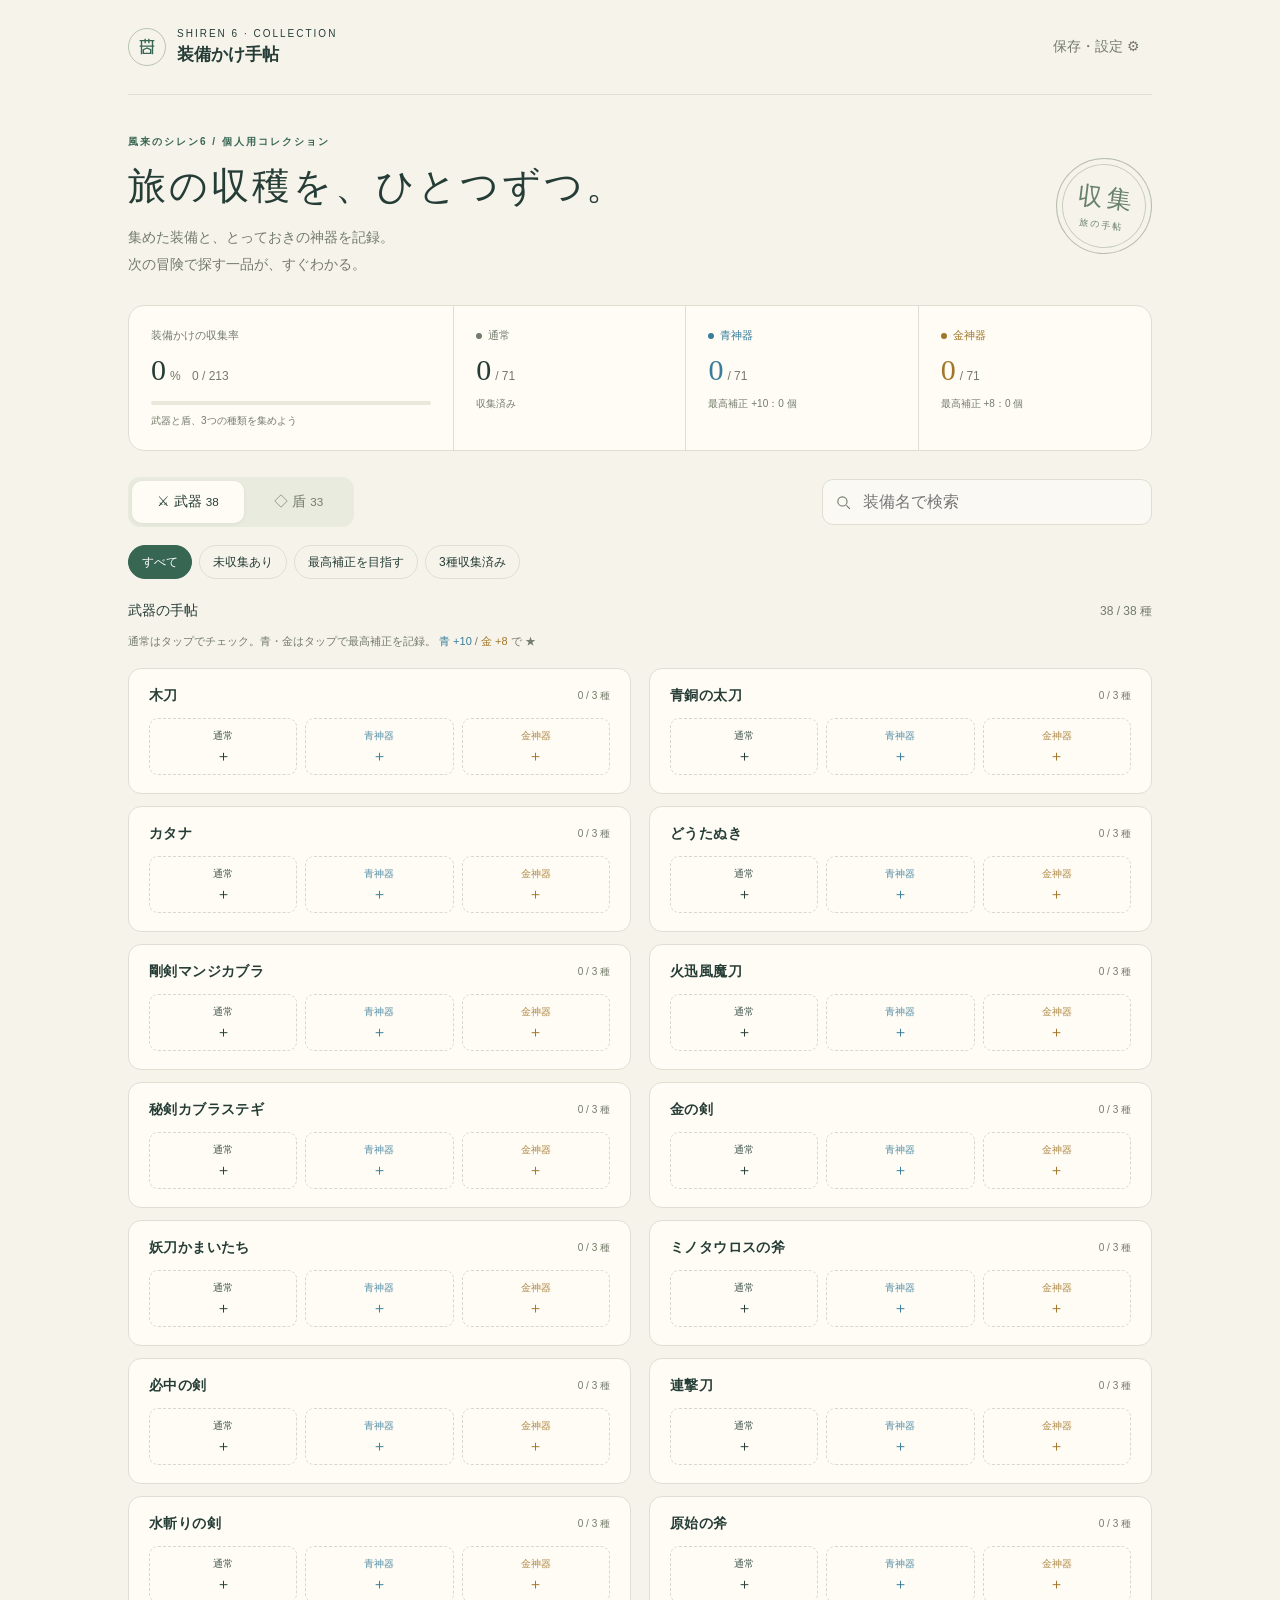
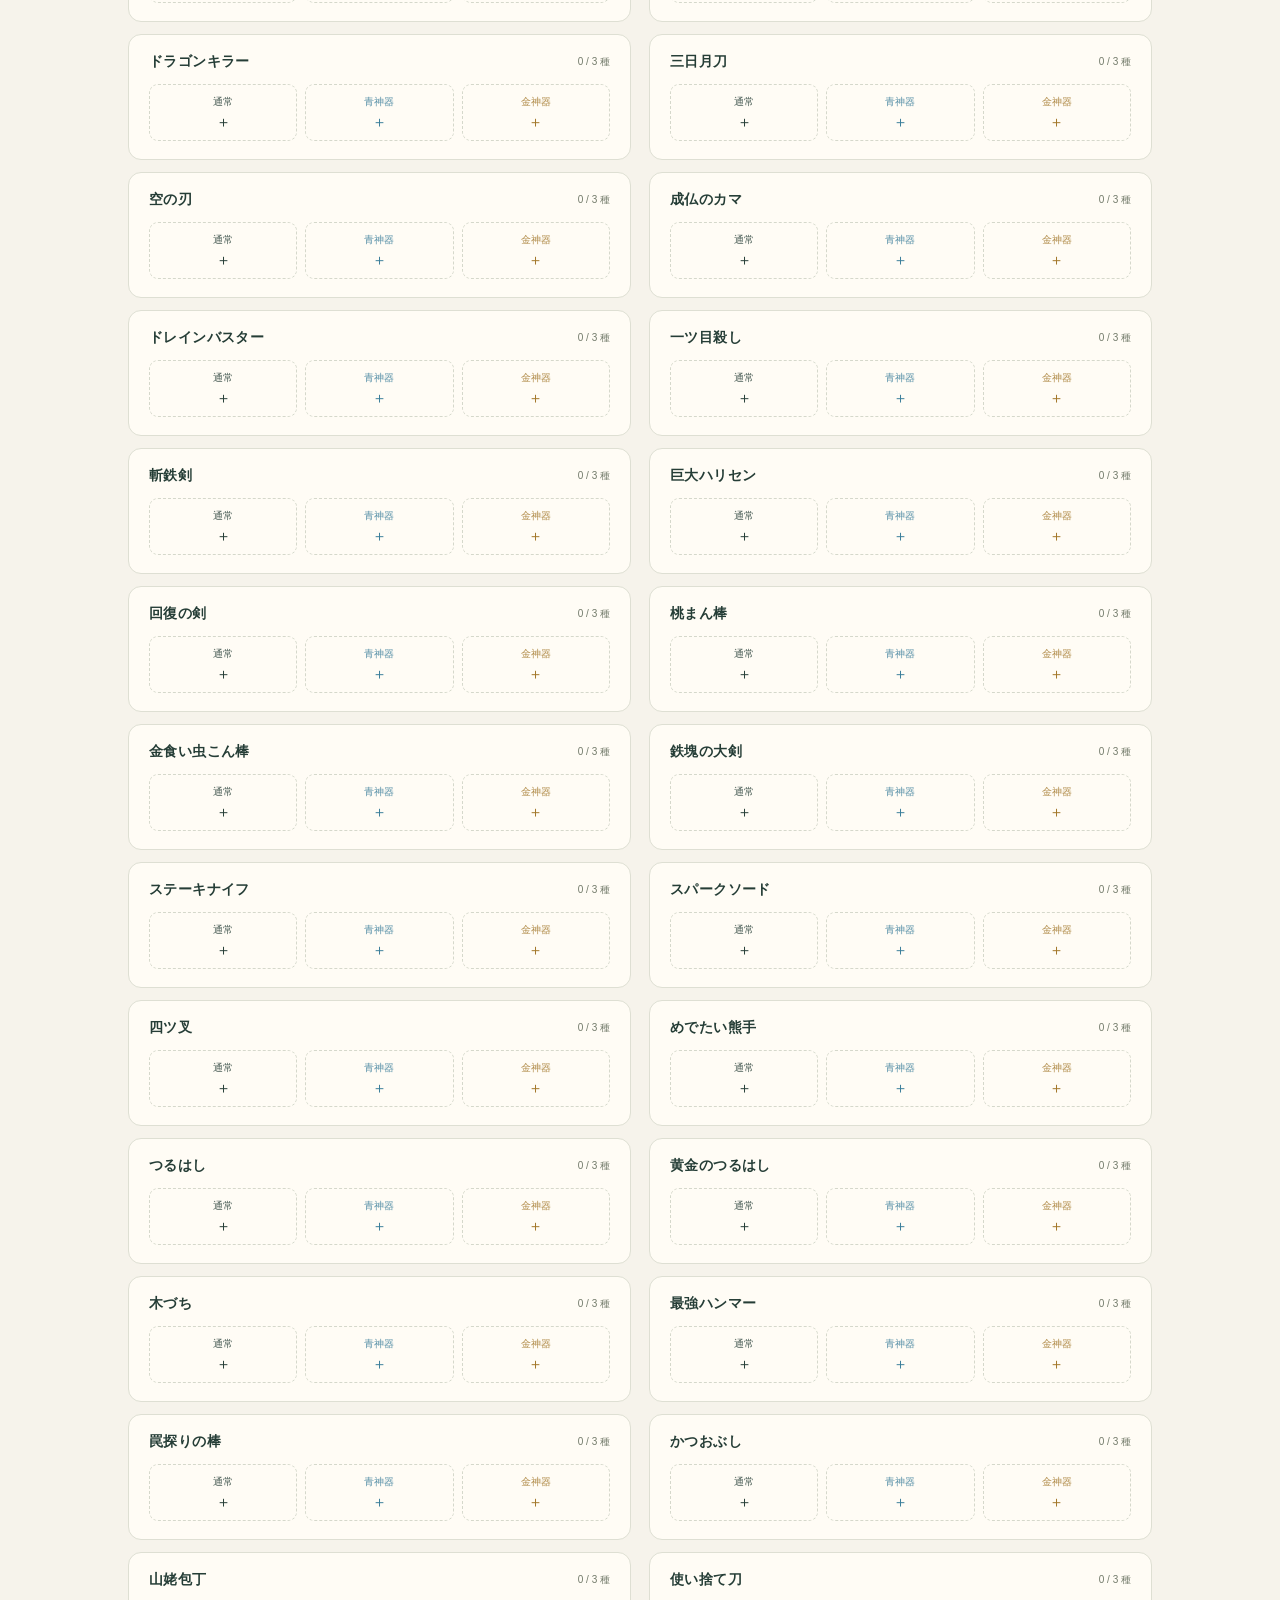
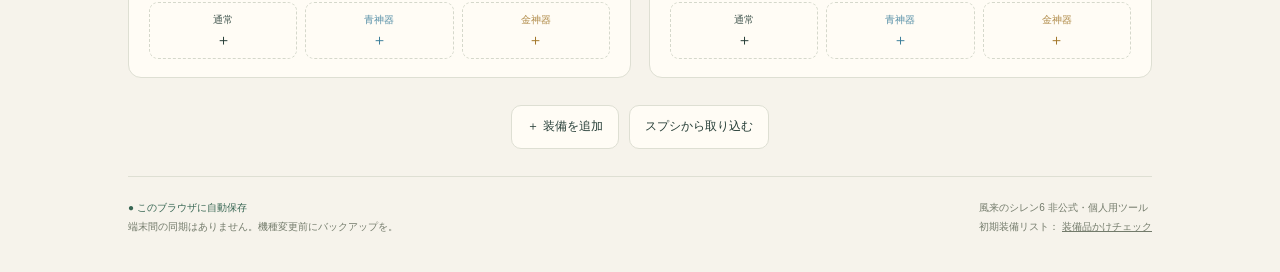
==== index.html @ 7b3ce256 "装備管理アプリを追加し、コードの可読性を改善" ====
<!DOCTYPE html>
<html lang="ja">
 <head>
  <meta charset="utf-8"/>
  <meta content="width=device-width,initial-scale=1,viewport-fit=cover" name="viewport"/>
  <meta content="#f6f3eb" name="theme-color"/>
  <meta content="風来のシレン6の装備かけをスマホで記録。通常・青神器・金神器の収集と最高補正値を管理できる個人用手帖です。" name="description"/>
  <title>
   装備かけ手帖 | シレン6
  </title>
  <link href="icon.svg" rel="icon" type="image/svg+xml"/>
  <link href="icon.svg" rel="apple-touch-icon"/>
  <link href="styles.css" rel="stylesheet"/>
 </head>
 <body>
  <div class="wrap">
   <header class="topbar">
    <div class="brand">
     <div aria-hidden="true" class="brand-icon">
      <svg fill="none" height="22" stroke="currentColor" stroke-width="1.5" viewBox="0 0 24 24" width="22">
       <path d="M4 5h16M6 5v15m12-15v15M4 11h16M10 3v5m4-5v5M8 15l4-2 4 2v4H8z">
       </path>
      </svg>
     </div>
     <div>
      <small>
       SHIREN 6 · COLLECTION
      </small>
      <strong>
       装備かけ手帖
      </strong>
     </div>
    </div>
    <button aria-label="保存・設定を開く" class="quiet" id="settings-btn">
     保存・設定
     <span aria-hidden="true">
      ⚙
     </span>
    </button>
   </header>
   <main>
    <section class="hero">
     <div>
      <div class="eyebrow">
       風来のシレン6 / 個人用コレクション
      </div>
      <h1>
       旅の収穫を、ひとつずつ。
      </h1>
      <p>
       集めた装備と、とっておきの神器を記録。
       <br/>
       次の冒険で探す一品が、すぐわかる。
      </p>
     </div>
     <div aria-hidden="true" class="stamp">
      <span>
       収集
      </span>
      <small>
       旅の手帖
      </small>
     </div>
    </section>
    <div id="storage-warning" role="alert">
    </div>
    <section aria-label="収集状況" class="overview" id="overview">
    </section>
    <div class="tools">
     <div aria-label="装備の種類" class="tabs" role="tablist">
      <button aria-selected="true" data-type="weapon" role="tab">
       ⚔ 武器
       <small id="weapon-count">
       </small>
      </button>
      <button aria-selected="false" data-type="shield" role="tab">
       ◇ 盾
       <small id="shield-count">
       </small>
      </button>
     </div>
     <label class="search">
      <svg aria-hidden="true" fill="none" height="17" stroke="currentColor" stroke-width="1.6" viewBox="0 0 24 24" width="17">
       <circle cx="10.5" cy="10.5" r="6.5">
       </circle>
       <path d="m16 16 5 5">
       </path>
      </svg>
      <span class="sr">
       装備名で検索
      </span>
      <input autocomplete="off" id="search" placeholder="装備名で検索" type="search"/>
     </label>
    </div>
    <div aria-label="絞り込み" class="filters">
     <button aria-pressed="true" class="chip" data-filter="all">
      すべて
     </button>
     <button aria-pressed="false" class="chip" data-filter="missing">
      未収集あり
     </button>
     <button aria-pressed="false" class="chip" data-filter="improve">
      最高補正を目指す
     </button>
     <button aria-pressed="false" class="chip" data-filter="complete">
      3種収集済み
     </button>
    </div>
    <div class="list-heading">
     <strong id="list-title">
      武器の手帖
     </strong>
     <span id="list-count">
     </span>
    </div>
    <p class="legend">
     通常はタップでチェック。青・金はタップで最高補正を記録。
     <span class="blue">
      青 +10
     </span>
     /
     <span class="gold">
      金 +8
     </span>
     で ★
    </p>
    <section aria-label="装備一覧" class="grid" id="items">
    </section>
    <div class="bottom">
     <button id="add-btn">
      ＋ 装備を追加
     </button>
     <button id="import-btn">
      スプシから取り込む
     </button>
    </div>
   </main>
   <footer class="footer">
    <div>
     <span class="save-state" id="save-state">
      ● このブラウザに自動保存
     </span>
     <br/>
     端末間の同期はありません。機種変更前にバックアップを。
    </div>
    <div>
     風来のシレン6 非公式・個人用ツール
     <br/>
     初期装備リスト：
     <a href="https://gif-hara.github.io/shiren6_equipment_rack/" rel="noopener" target="_blank">
      装備品かけチェック
     </a>
    </div>
   </footer>
  </div>
  <dialog aria-labelledby="edit-title" id="edit-dialog">
   <div class="dialog-head">
    <h2 id="edit-title">
    </h2>
    <button aria-label="閉じる" class="close" data-close="">
     ×
    </button>
   </div>
   <p class="dialog-sub" id="edit-sub">
   </p>
   <div class="number-grid" id="numbers">
   </div>
   <button class="wide" id="unknown-btn">
    収集済み・補正値はあとで
   </button>
   <div class="row">
    <button class="quiet" id="correction-btn">
     記録を修正する
    </button>
   </div>
   <p class="helper" id="edit-help">
    入手した補正値を選ぶと、これまでの最高値だけを残します。
   </p>
  </dialog>
  <dialog aria-labelledby="settings-title" id="settings-dialog">
   <div class="dialog-head">
    <h2 id="settings-title">
     保存と手帖のこと
    </h2>
    <button aria-label="閉じる" class="close" data-close="">
     ×
    </button>
   </div>
   <div class="settings-section">
    <h3>
     データのバックアップ
    </h3>
    <p>
     記録はこの端末の、このブラウザに保存されます。ブラウザのデータ削除や端末の故障に備えて保存しておけます。
    </p>
    <div class="row">
     <button class="primary" id="export-json">
      バックアップ保存
     </button>
     <button id="restore-btn">
      復元する
     </button>
    </div>
    <button class="wide" id="export-csv">
     スプシ用CSVを書き出す
    </button>
    <input accept=".json,application/json" hidden="" id="restore-file" type="file"/>
    <div id="restore-preview">
    </div>
   </div>
   <div class="settings-section">
    <h3>
     スマホからすぐ開く
    </h3>
    <p>
     Safariの共有メニュー、またはChromeのメニューから「ホーム画面に追加」を選ぶと便利です。ログインや会員登録は不要です。収集記録は、この端末のこのブラウザだけに保存されます。
    </p>
   </div>
   <div class="settings-section">
    <h3>
     記録のルール
    </h3>
    <p>
     通常・青・金をそれぞれ1枠として集計。青は +5〜+10、金は +3〜+8。神器の補正値を記録する手帖です。通常の強化値（+99など）とは別に管理してください。
    </p>
    <p>
     旧版で保存された最低値未満の数値は、収集済みのまま「補正未確認」に移行します。
    </p>
    <p>
     補正値の出典：
     <a href="https://eminaemanon.hatenablog.com/entry/2024/06/23/%E3%80%90%E3%82%B7%E3%83%AC%E3%83%B36%E3%80%91%E7%A5%9E%E5%99%A8%E3%81%AB%E3%81%A4%E3%81%84%E3%81%A6%E3%81%AE%E8%AA%BF%E6%9F%BB" rel="noopener" target="_blank">
      神器についての調査
     </a>
    </p>
    <p>
     「収集済み・補正値はあとで」は ✓ で表示。低い補正値を入手しても最高値は下がりません。誤入力は「記録を修正する」で直せます。
    </p>
   </div>
  </dialog>
  <dialog aria-labelledby="import-title" id="import-dialog">
   <div class="dialog-head">
    <h2 id="import-title">
     スプシから取り込む
    </h2>
    <button aria-label="閉じる" class="close" data-close="">
     ×
    </button>
   </div>
   <p class="dialog-sub">
    下の5列に並べたセルをコピーして貼り付けてください。1行目の見出しは省略できます。CSVファイルにも対応しています。
   </p>
   <p class="helper">
    種別 / 装備名 / 通常 / 青神器 / 金神器
    <br/>
    例：武器　木刀　TRUE　10　8
    <br/>
    通常は TRUE・1・○・✓。青と金は数値、値が不明なら ○。青は +5〜+10、金は +3〜+8。空欄・FALSE・未収集 は未収集です。
   </p>
   <textarea aria-label="スプシのセルを貼り付け" id="import-text" placeholder="種別	装備名	通常	青神器	金神器"></textarea>
   <div class="row">
    <button id="csv-file-btn">
     CSVを選ぶ
    </button>
    <button class="primary" id="preview-import">
     内容を確認
    </button>
   </div>
   <input accept=".csv,.tsv,text/csv,text/tab-separated-values" hidden="" id="csv-file" type="file"/>
   <div id="import-preview">
   </div>
   <p class="helper">
    既存の記録と統合し、青・金は高い値を優先します。未登録の装備名は追加されます。空欄で既存の記録が消えることはありません。
   </p>
  </dialog>
  <dialog aria-labelledby="add-title" id="add-dialog">
   <div class="dialog-head">
    <h2 id="add-title">
     装備を追加
    </h2>
    <button aria-label="閉じる" class="close" data-close="">
     ×
    </button>
   </div>
   <form id="add-form">
    <label class="field">
     種類
     <select id="add-type">
      <option value="weapon">
       武器
      </option>
      <option value="shield">
       盾
      </option>
     </select>
    </label>
    <label class="field">
     装備名
     <input autocomplete="off" id="add-name" maxlength="60" required=""/>
    </label>
    <p class="error" id="add-error">
    </p>
    <button class="primary wide" type="submit">
     手帖に追加する
    </button>
   </form>
  </dialog>
  <div aria-live="polite" id="toast" role="status">
  </div>
  <script src="app.js">
  </script>
 </body>
</html>
---- styles.css ----
:root {
  --paper: #f6f3eb;
  --ink: #253d36;
  --muted: #737b6b;
  --line: #dedfd3;
  --green: #376653;
  --blue: #397d9a;
  --gold: #a27628;
  --card: #fffcf5;
  --serif: Georgia, 'Yu Mincho', 'Hiragino Mincho ProN', serif
}

* {
  box-sizing: border-box
}

body {
  margin: 0;
  background: var(--paper);
  color: var(--ink);
  font-family: -apple-system, BlinkMacSystemFont, 'Hiragino Kaku Gothic ProN', 'Noto Sans JP', sans-serif;
  font-size: 14px
}

button,
input,
select,
textarea {
  font: inherit
}

button {
  cursor: pointer;
  color: inherit;
  touch-action: manipulation
}

button:focus-visible,
input:focus-visible,
select:focus-visible,
textarea:focus-visible,
a:focus-visible {
  outline: 3px solid #68a58b;
  outline-offset: 3px
}

button {
  border: 1px solid var(--line);
  background: var(--card);
  border-radius: 10px;
  min-height: 44px
}

button:hover {
  filter: brightness(.97)
}

button:active {
  transform: translateY(1px)
}

.wrap {
  max-width: 1080px;
  margin: auto;
  padding: 0 28px
}

.topbar {
  display: flex;
  align-items: center;
  justify-content: space-between;
  padding: 25px 0;
  border-bottom: 1px solid var(--line);
  gap: 10px
}

.brand {
  display: flex;
  gap: 11px;
  align-items: center
}

.brand-icon {
  display: grid;
  place-items: center;
  width: 38px;
  height: 38px;
  border: 1px solid #b7c5b2;
  border-radius: 50%;
  color: var(--green)
}

.brand small {
  font-size: 10px;
  letter-spacing: 2px;
  display: block;
  margin-bottom: 4px
}

.brand strong {
  font-family: var(--serif);
  font-size: 17px
}

.quiet {
  border: 0;
  background: transparent;
  padding: 0 12px;
  color: var(--muted)
}

.hero {
  display: flex;
  justify-content: space-between;
  align-items: center;
  padding: 40px 0 28px;
  gap: 24px
}

.eyebrow {
  letter-spacing: 2px;
  font-size: 10px;
  color: var(--green);
  font-weight: 700
}

.hero h1 {
  font-family: var(--serif);
  font-weight: 500;
  font-size: 38px;
  letter-spacing: 3px;
  margin: 12px 0
}

.hero p {
  color: var(--muted);
  line-height: 1.9;
  margin: 0
}

.stamp {
  width: 96px;
  height: 96px;
  flex: none;
  border: 1px solid #b6beab;
  border-radius: 50%;
  display: flex;
  flex-direction: column;
  align-items: center;
  justify-content: center;
  transform: rotate(7deg);
  color: #68816b;
  box-shadow: inset 0 0 0 5px var(--paper), inset 0 0 0 6px #c8cebd
}

.stamp span {
  font-size: 25px;
  font-family: var(--serif);
  letter-spacing: 5px;
  padding-left: 5px
}

.stamp small {
  font-size: 9px;
  letter-spacing: 2px;
  margin-top: 5px
}

.overview {
  display: grid;
  grid-template-columns: 1.4fr repeat(3, 1fr);
  background: var(--card);
  border: 1px solid var(--line);
  border-radius: 16px;
  overflow: hidden;
  margin-bottom: 26px
}

.stat {
  padding: 22px;
  border-right: 1px solid var(--line)
}

.stat:last-child {
  border: 0
}

.stat-title {
  font-size: 11px;
  color: var(--muted);
  display: flex;
  justify-content: space-between;
  gap: 8px
}

.stat-number {
  font-family: var(--serif);
  font-size: 30px;
  margin: 10px 0
}

.stat-number small {
  font: 12px sans-serif;
  color: var(--muted);
  padding-left: 4px
}

.stat-sub {
  font-size: 10px;
  color: var(--muted)
}

.bar {
  height: 4px;
  background: #e8e8dc;
  border-radius: 5px;
  overflow: hidden;
  margin: 14px 0 9px
}

.bar>i {
  display: block;
  height: 100%;
  background: var(--green);
  transition: width .2s
}

.dot {
  display: inline-block;
  width: 6px;
  height: 6px;
  background: currentColor;
  border-radius: 50%;
  margin-right: 6px
}

.blue {
  color: var(--blue)
}

.gold {
  color: var(--gold)
}

.tools {
  display: flex;
  align-items: center;
  gap: 14px;
  justify-content: space-between;
  margin-bottom: 18px
}

.tabs {
  display: flex;
  gap: 4px;
  padding: 4px;
  background: #e9ebdf;
  border-radius: 12px
}

.tabs button {
  border: 0;
  background: none;
  padding: 0 25px;
  min-width: 102px;
  min-height: 42px;
  color: var(--muted)
}

.tabs button[aria-selected=true] {
  background: var(--card);
  color: var(--ink);
  box-shadow: 0 1px 4px #233c3210
}

.search {
  position: relative;
  flex: 1;
  max-width: 330px
}

.search input {
  width: 100%;
  min-height: 46px;
  padding: 0 14px 0 40px;
  border: 1px solid var(--line);
  border-radius: 11px;
  background: #ffffff70;
  color: var(--ink);
  font-size: 16px
}

.search svg {
  position: absolute;
  left: 13px;
  top: 15px;
  color: var(--muted)
}

.filters {
  display: flex;
  gap: 7px;
  align-items: center;
  flex-wrap: wrap
}

.chip {
  border-radius: 22px;
  min-height: 34px;
  padding: 0 13px;
  font-size: 12px;
  background: transparent
}

.chip[aria-pressed=true] {
  background: var(--green);
  border-color: var(--green);
  color: white
}

.list-heading {
  display: flex;
  justify-content: space-between;
  align-items: center;
  margin: 23px 0 12px;
  font-size: 12px;
  color: var(--muted)
}

.list-heading strong {
  color: var(--ink);
  font-size: 14px;
  font-weight: 500
}

.legend {
  font-size: 11px;
  color: var(--muted);
  margin: 0 0 16px;
  line-height: 1.8
}

.grid {
  display: grid;
  grid-template-columns: repeat(2, minmax(0, 1fr));
  gap: 12px
}

.item {
  border: 1px solid var(--line);
  border-radius: 13px;
  background: var(--card);
  padding: 17px 18px
}

.item-head {
  display: flex;
  justify-content: space-between;
  align-items: center;
  margin-bottom: 13px;
  gap: 8px
}

.item-name {
  font-size: 14px;
  font-weight: 600;
  letter-spacing: .4px
}

.item-count {
  font-size: 10px;
  color: var(--muted);
  white-space: nowrap
}

.item.complete .item-count {
  color: var(--green)
}

.cells {
  display: grid;
  grid-template-columns: repeat(3, minmax(0, 1fr));
  gap: 8px
}

.cell {
  border: 1px dashed #d5d8cb;
  min-height: 57px;
  border-radius: 9px;
  background: transparent;
  display: flex;
  flex-direction: column;
  justify-content: center;
  align-items: center;
  gap: 5px
}

.cell span {
  font-size: 10px;
  opacity: .85
}

.cell b {
  font-size: 15px;
  font-weight: 500;
  line-height: 1
}

.cell.owned {
  border-style: solid;
  background: #edf1e7;
  border-color: #cbd8c1
}

.cell.blue.owned {
  background: #eaf2f4;
  border-color: #b9d4df
}

.cell.gold.owned {
  background: #f8f0dc;
  border-color: #e1cd9f
}

.cell.max b {
  font-weight: 700
}

.cell .star {
  font-size: 10px;
  margin-left: 3px
}

.empty {
  padding: 45px;
  text-align: center;
  grid-column: 1/-1;
  color: var(--muted);
  line-height: 1.9
}

.bottom {
  display: flex;
  justify-content: center;
  gap: 10px;
  padding: 27px 0
}

.bottom button {
  padding: 0 15px;
  font-size: 12px
}

.footer {
  border-top: 1px solid var(--line);
  padding: 21px 0 36px;
  display: flex;
  justify-content: space-between;
  gap: 18px;
  color: var(--muted);
  font-size: 10px;
  line-height: 1.9
}

.footer a {
  color: inherit
}

.save-state {
  color: var(--green)
}

dialog {
  border: 1px solid var(--line);
  border-radius: 20px;
  background: var(--card);
  color: var(--ink);
  padding: 27px;
  width: min(500px, calc(100% - 26px));
  max-height: 90dvh;
  overflow: auto;
  box-shadow: 0 20px 90px #162b3230
}

dialog::backdrop {
  background: #192b285c;
  backdrop-filter: blur(3px)
}

.dialog-head {
  display: flex;
  justify-content: space-between;
  align-items: flex-start;
  gap: 10px;
  margin-bottom: 12px
}

.dialog-head h2 {
  font-family: var(--serif);
  font-size: 22px;
  margin: 0;
  font-weight: 500
}

.close {
  border: 0;
  background: transparent;
  min-width: 44px;
  font-size: 24px;
  margin: -12px -12px 0 0
}

.dialog-sub {
  font-size: 12px;
  line-height: 1.8;
  color: var(--muted);
  margin: 0 0 19px
}

.number-grid {
  display: grid;
  grid-template-columns: repeat(3, 1fr);
  gap: 9px;
  margin: 20px 0
}

.number-grid button {
  min-height: 55px;
  font-size: 18px
}

.number-grid button.selected {
  background: var(--green);
  color: white;
  border-color: var(--green)
}

.number-grid button.lower {
  color: var(--muted)
}

.row {
  display: flex;
  gap: 9px;
  margin-top: 12px;
  align-items: center
}

.row>* {
  flex: 1
}

.row button,
.wide {
  padding: 0 14px
}

.wide {
  width: 100%;
  margin-top: 10px
}

.primary {
  background: var(--green);
  color: white;
  border-color: var(--green)
}

.danger {
  color: #9d4d38
}

.helper {
  font-size: 11px;
  color: var(--muted);
  line-height: 1.9;
  margin-top: 14px
}

textarea {
  display: block;
  width: 100%;
  height: 145px;
  resize: vertical;
  border: 1px solid var(--line);
  border-radius: 10px;
  padding: 12px;
  background: #fff;
  font-size: 14px;
  color: var(--ink)
}

label.field {
  display: block;
  margin: 15px 0;
  font-size: 12px
}

label.field input,
label.field select {
  display: block;
  margin-top: 7px;
  width: 100%;
  padding: 12px;
  border: 1px solid var(--line);
  border-radius: 9px;
  background: white;
  color: var(--ink);
  font-size: 16px
}

.settings-section {
  padding: 18px 0;
  border-top: 1px solid var(--line)
}

.settings-section h3 {
  font-size: 13px;
  margin: 0 0 8px
}

.settings-section p {
  color: var(--muted);
  font-size: 12px;
  line-height: 1.9;
  margin: 7px 0
}

.settings-section button {
  font-size: 12px
}

.error {
  color: #a34d35;
  line-height: 1.8;
  font-size: 12px;
  white-space: pre-line
}

.import-preview {
  font-size: 12px;
  line-height: 1.8;
  background: #edf1e7;
  padding: 12px;
  border-radius: 10px;
  margin-top: 12px
}

#toast {
  position: fixed;
  bottom: max(20px, env(safe-area-inset-bottom));
  left: 50%;
  transform: translateX(-50%);
  z-index: 10;
  max-width: calc(100% - 24px);
  width: max-content;
  background: var(--ink);
  color: white;
  padding: 13px 18px;
  border-radius: 12px;
  font-size: 12px;
  box-shadow: 0 5px 20px #0002;
  display: none
}

#toast button {
  margin-left: 15px;
  min-height: 30px;
  border: 0;
  background: transparent;
  color: #d4e8ba;
  padding: 0 3px
}

#storage-warning {
  display: none;
  padding: 12px;
  background: #fff0df;
  border-radius: 10px;
  line-height: 1.8;
  margin-top: 16px;
  color: #9b5634;
  font-size: 12px
}

svg {
  vertical-align: middle
}

.sr {
  position: absolute;
  width: 1px;
  height: 1px;
  padding: 0;
  margin: -1px;
  overflow: hidden;
  clip: rect(0, 0, 0, 0);
  white-space: nowrap;
  border: 0
}

@media(min-width:800px) {
  .grid {
    gap: 12px 18px
  }

  .item {
    padding: 18px 20px
  }
}

@media(max-width:600px) {
  .wrap {
    padding: 0 18px
  }

  .topbar {
    padding: 17px 0
  }

  .brand strong {
    font-size: 16px
  }

  .hero {
    padding: 27px 0 22px;
    gap: 10px
  }

  .hero h1 {
    font-size: 30px;
    letter-spacing: 2px
  }

  .hero p {
    font-size: 12px
  }

  .stamp {
    width: 69px;
    height: 69px
  }

  .stamp span {
    font-size: 20px
  }

  .stamp small {
    font-size: 7px
  }

  .overview {
    grid-template-columns: repeat(3, 1fr);
    margin-bottom: 22px
  }

  .stat {
    padding: 15px 12px
  }

  .stat:first-child {
    grid-column: 1/-1;
    display: grid;
    grid-template-columns: 1fr 1fr;
    align-items: center;
    border-right: 0;
    border-bottom: 1px solid var(--line);
    column-gap: 10px
  }

  .stat:first-child .stat-number {
    grid-row: 1/3;
    grid-column: 2;
    text-align: right;
    font-size: 33px;
    margin: 0
  }

  .stat:first-child .bar {
    margin: 9px 0 0
  }

  .stat:first-child .stat-sub {
    display: none
  }

  .stat-number {
    font-size: 25px;
    margin: 9px 0
  }

  .stat-title {
    font-size: 10px
  }

  .stat-sub {
    font-size: 9px
  }

  .tools {
    flex-wrap: wrap;
    gap: 13px
  }

  .tabs {
    flex: 1
  }

  .tabs button {
    width: 50%;
    min-width: 0;
    padding: 0 14px
  }

  .search {
    max-width: none;
    flex: 1;
    min-width: 155px
  }

  .grid {
    grid-template-columns: 1fr;
    gap: 10px
  }

  .item {
    padding: 14px 15px
  }

  .item-head {
    margin-bottom: 11px
  }

  .cell {
    min-height: 56px
  }

  .legend {
    font-size: 10px
  }

  .footer {
    flex-direction: column;
    gap: 7px
  }

  .list-heading {
    margin-top: 20px
  }

  dialog {
    padding: 23px;
    max-height: 88dvh
  }

  .filters {
    gap: 6px
  }

  .chip {
    padding: 0 11px;
    font-size: 11px
  }
}

@media(prefers-reduced-motion:reduce) {
  * {
    transition: none !important
  }
}
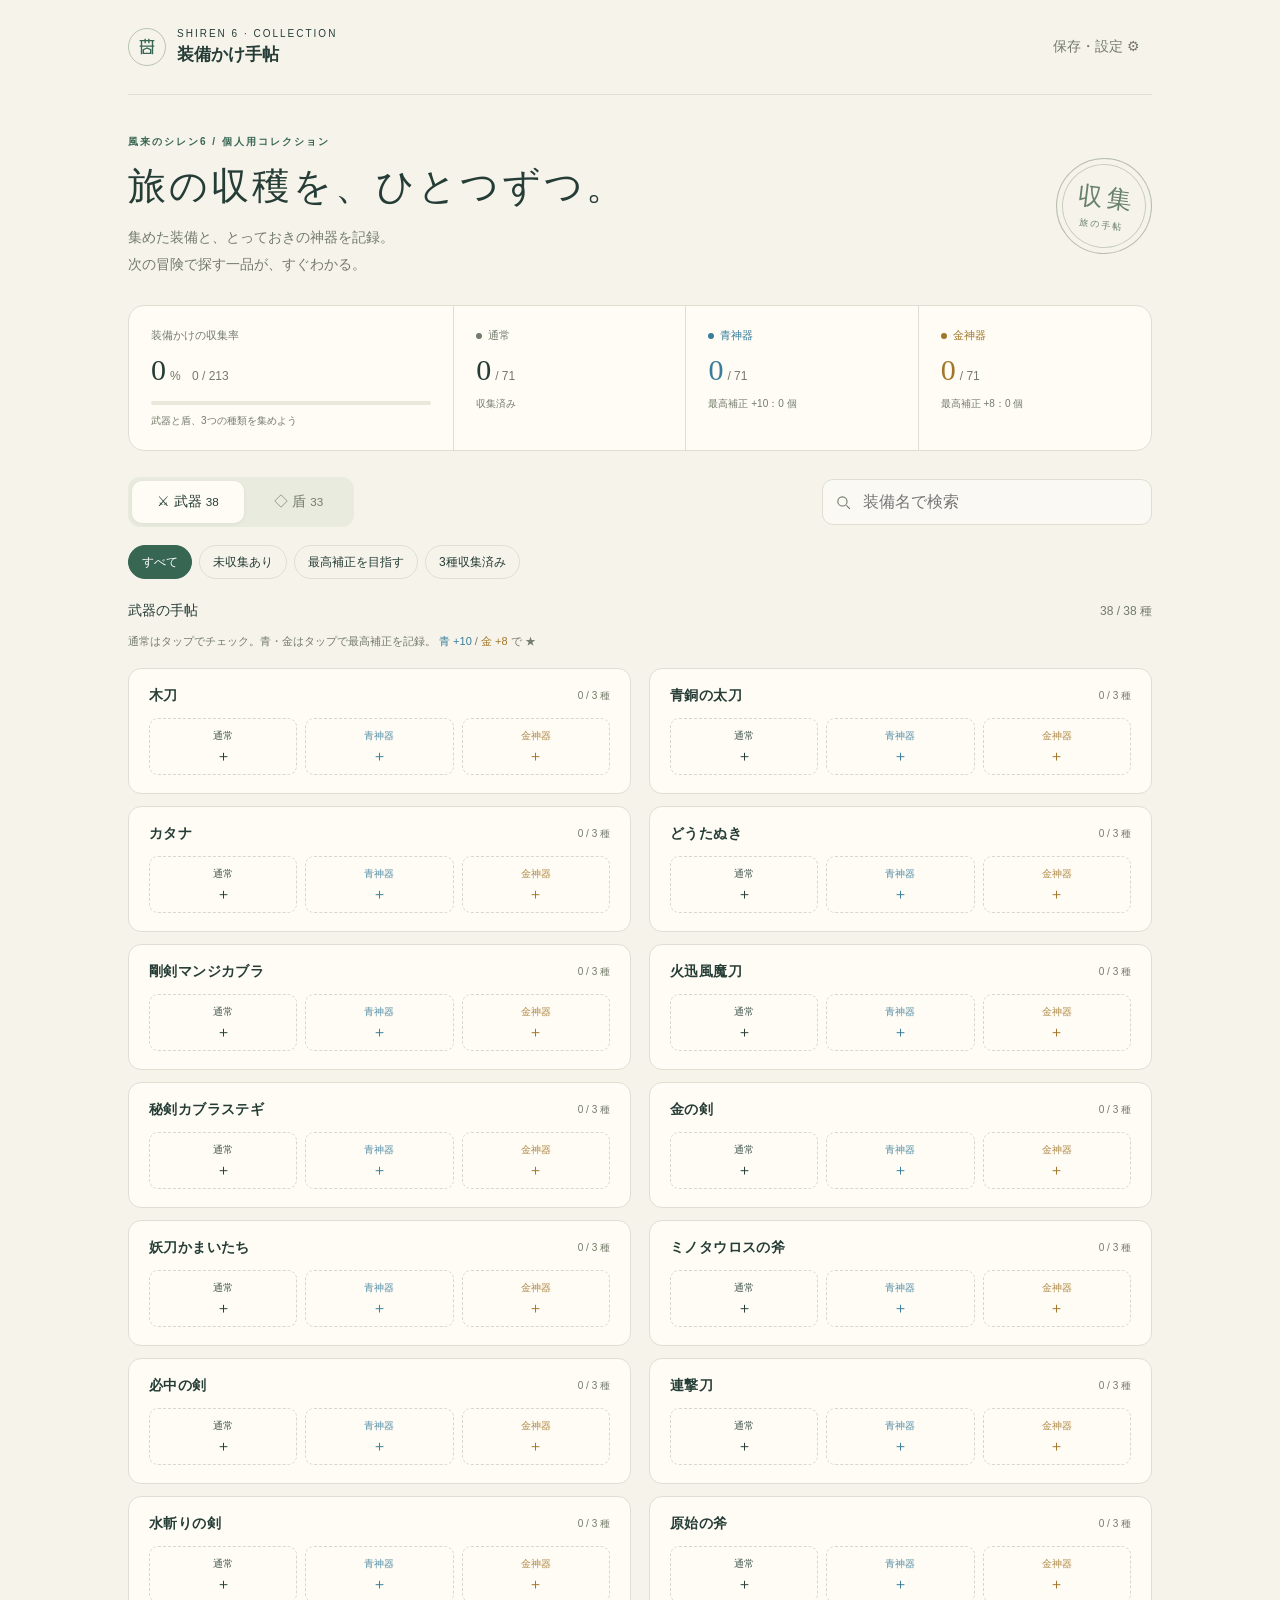
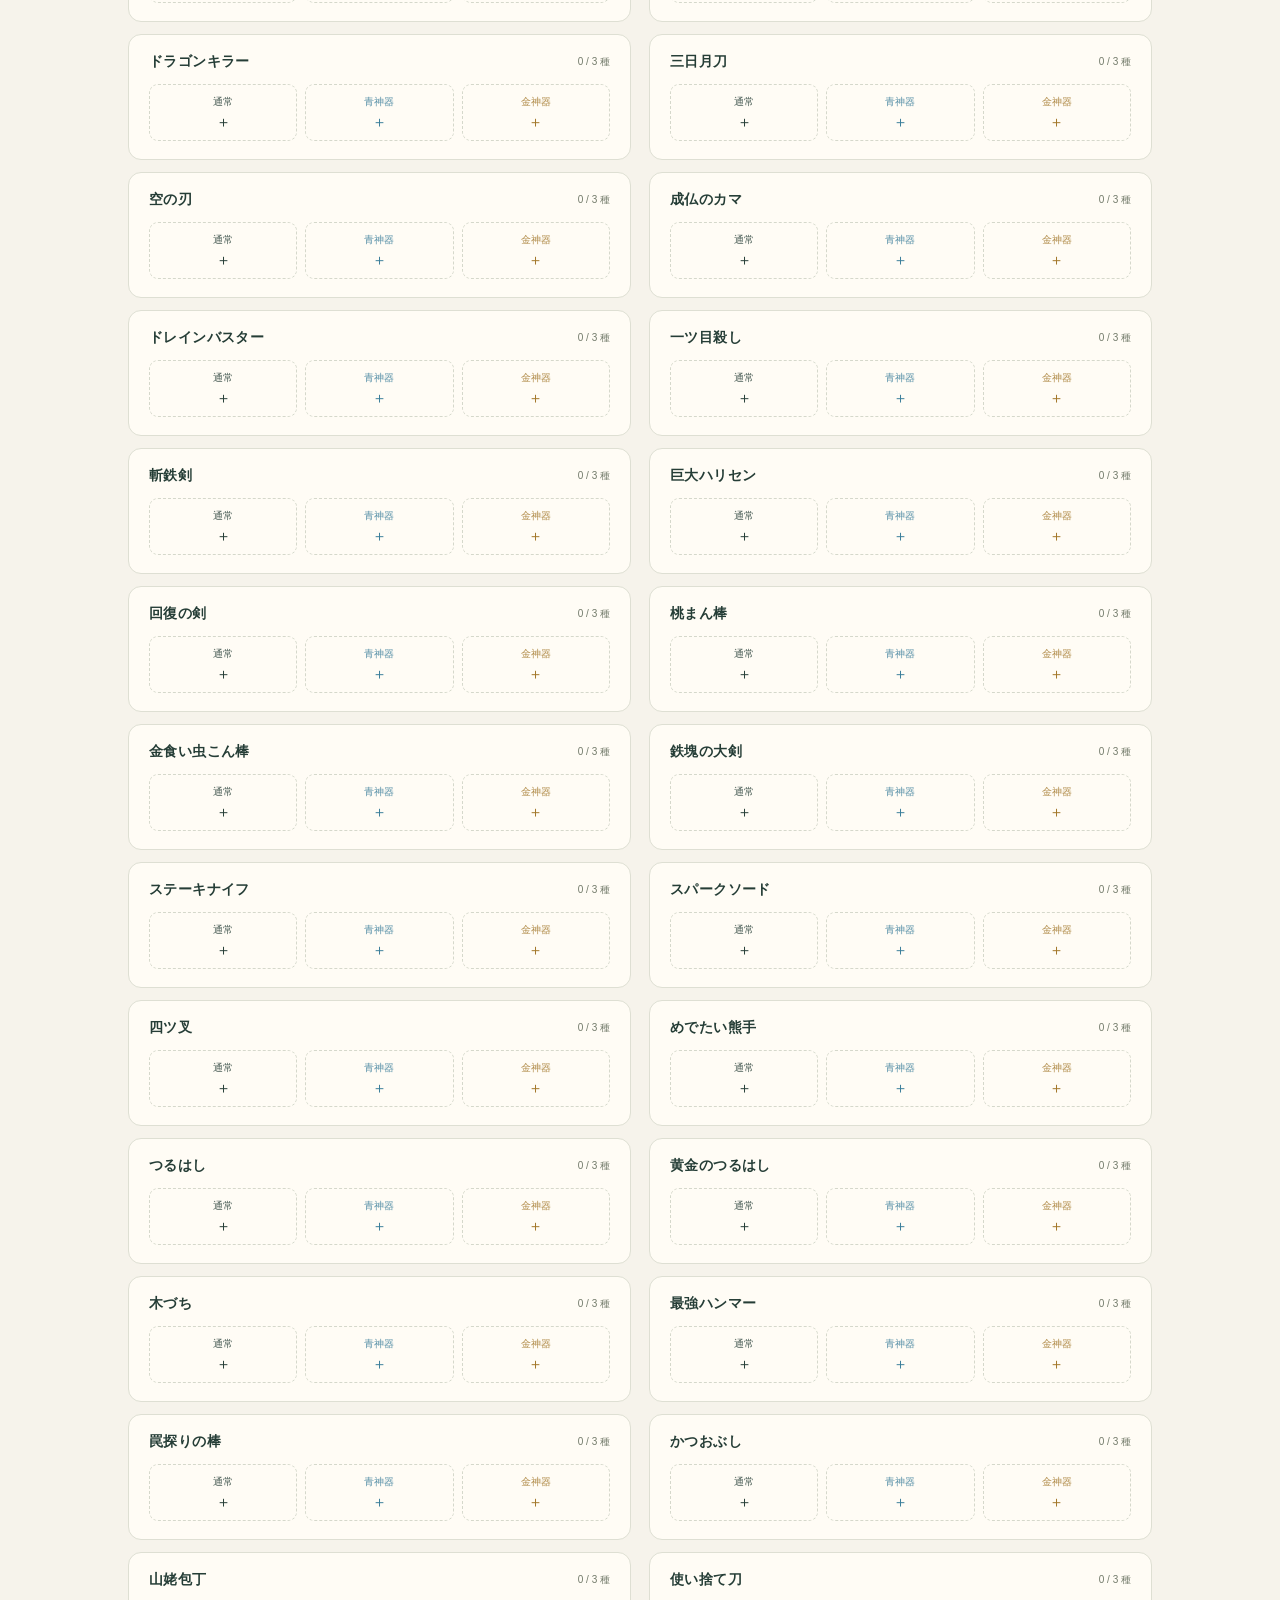
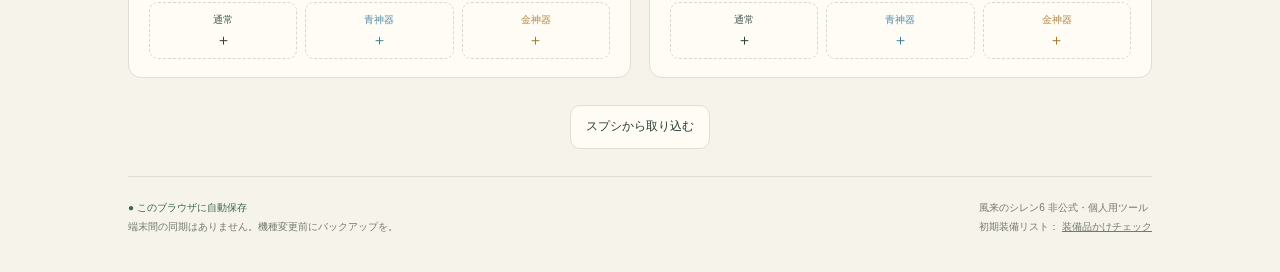
==== commit 227741f8: "装備追加機能を削除し収録済み71種に限定" ====
--- a/index.html
+++ b/index.html
@@ -127,9 +127,6 @@
     <section aria-label="装備一覧" class="grid" id="items">
     </section>
     <div class="bottom">
-     <button id="add-btn">
-      ＋ 装備を追加
-     </button>
      <button id="import-btn">
       スプシから取り込む
      </button>
@@ -269,40 +266,8 @@
    <div id="import-preview">
    </div>
    <p class="helper">
-    既存の記録と統合し、青・金は高い値を優先します。未登録の装備名は追加されます。空欄で既存の記録が消えることはありません。
-   </p>
-  </dialog>
-  <dialog aria-labelledby="add-title" id="add-dialog">
-   <div class="dialog-head">
-    <h2 id="add-title">
-     装備を追加
-    </h2>
-    <button aria-label="閉じる" class="close" data-close="">
-     ×
-    </button>
-   </div>
-   <form id="add-form">
-    <label class="field">
-     種類
-     <select id="add-type">
-      <option value="weapon">
-       武器
-      </option>
-      <option value="shield">
-       盾
-      </option>
-     </select>
-    </label>
-    <label class="field">
-     装備名
-     <input autocomplete="off" id="add-name" maxlength="60" required=""/>
-    </label>
-    <p class="error" id="add-error">
-    </p>
-    <button class="primary wide" type="submit">
-     手帖に追加する
-    </button>
-   </form>
+    既存の記録と統合し、青・金は高い値を優先します。取り込めるのは武器38種・盾33種の記録のみです。空欄で既存の記録が消えることはありません。
+   </p>
   </dialog>
   <div aria-live="polite" id="toast" role="status">
   </div>
--- a/styles.css
+++ b/styles.css
@@ -588,25 +588,6 @@
   background: #fff;
   font-size: 14px;
   color: var(--ink)
-}
-
-label.field {
-  display: block;
-  margin: 15px 0;
-  font-size: 12px
-}
-
-label.field input,
-label.field select {
-  display: block;
-  margin-top: 7px;
-  width: 100%;
-  padding: 12px;
-  border: 1px solid var(--line);
-  border-radius: 9px;
-  background: white;
-  color: var(--ink);
-  font-size: 16px
 }
 
 .settings-section {
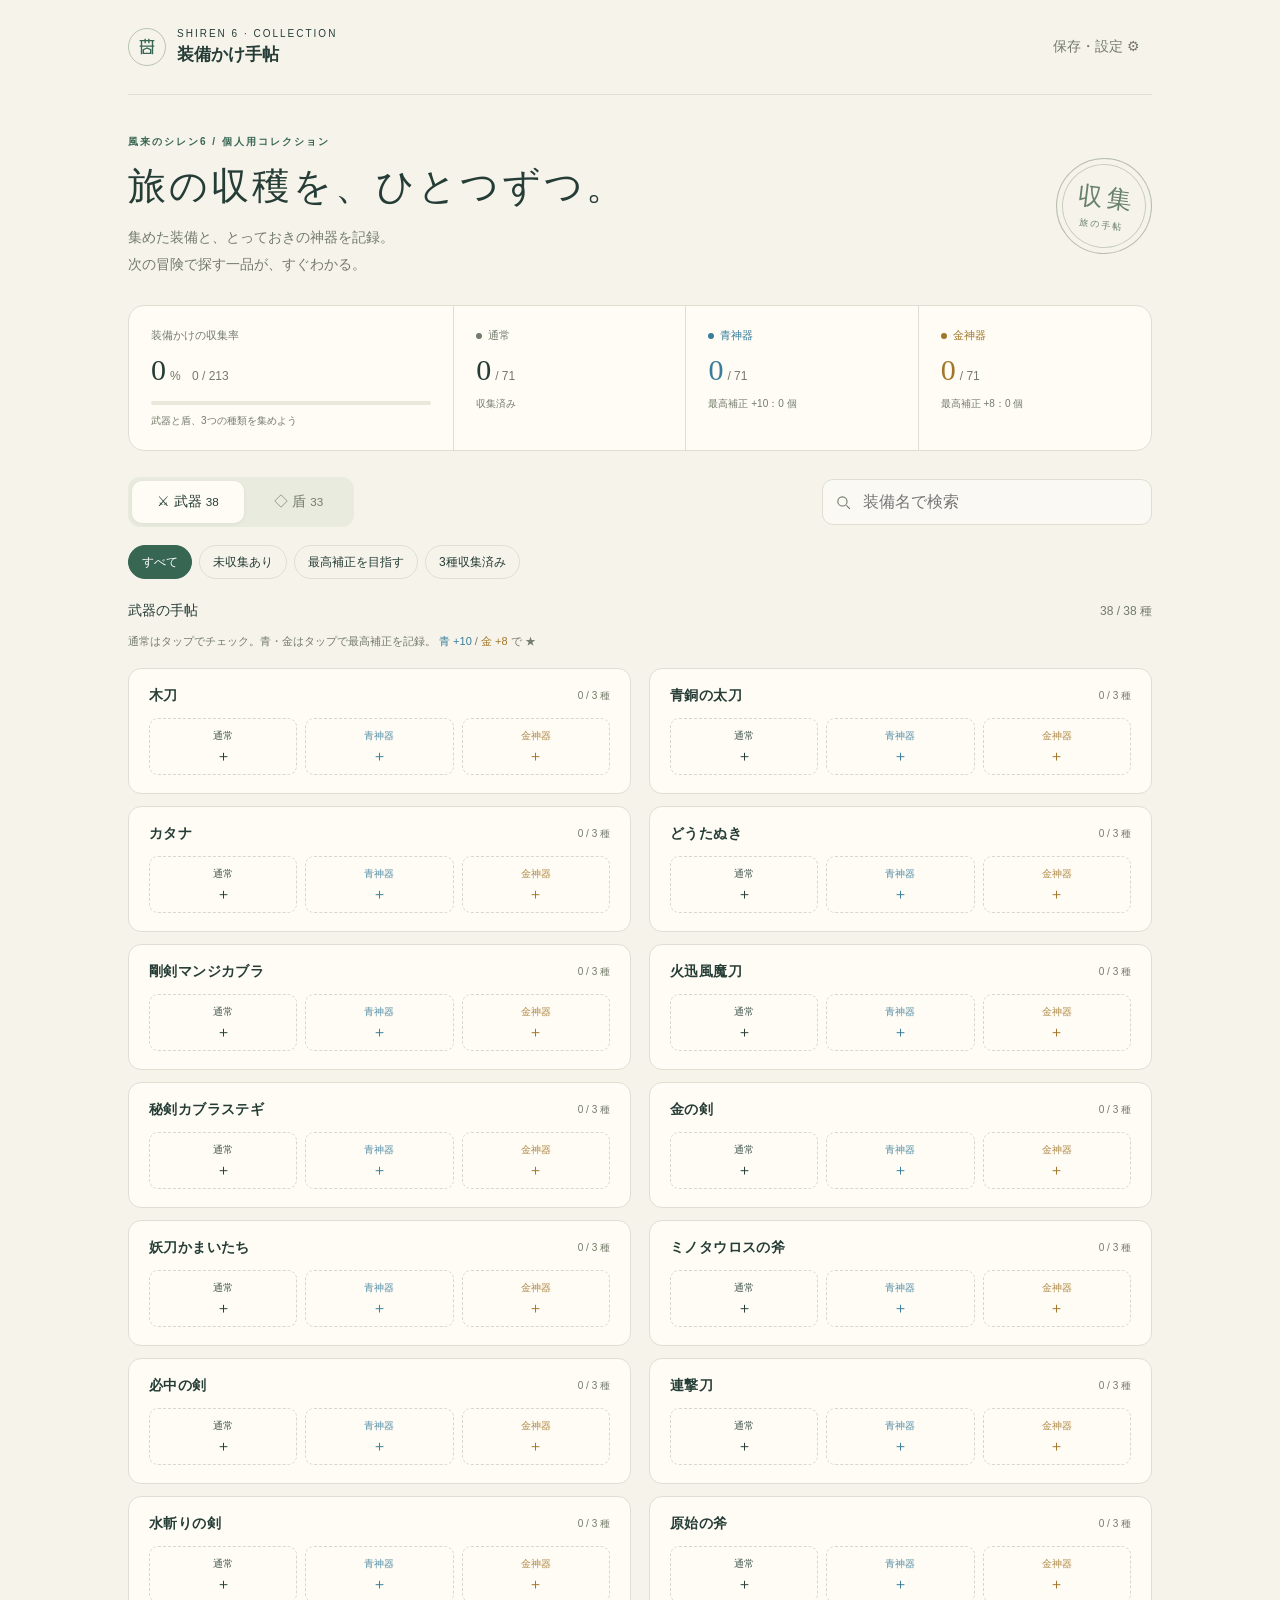
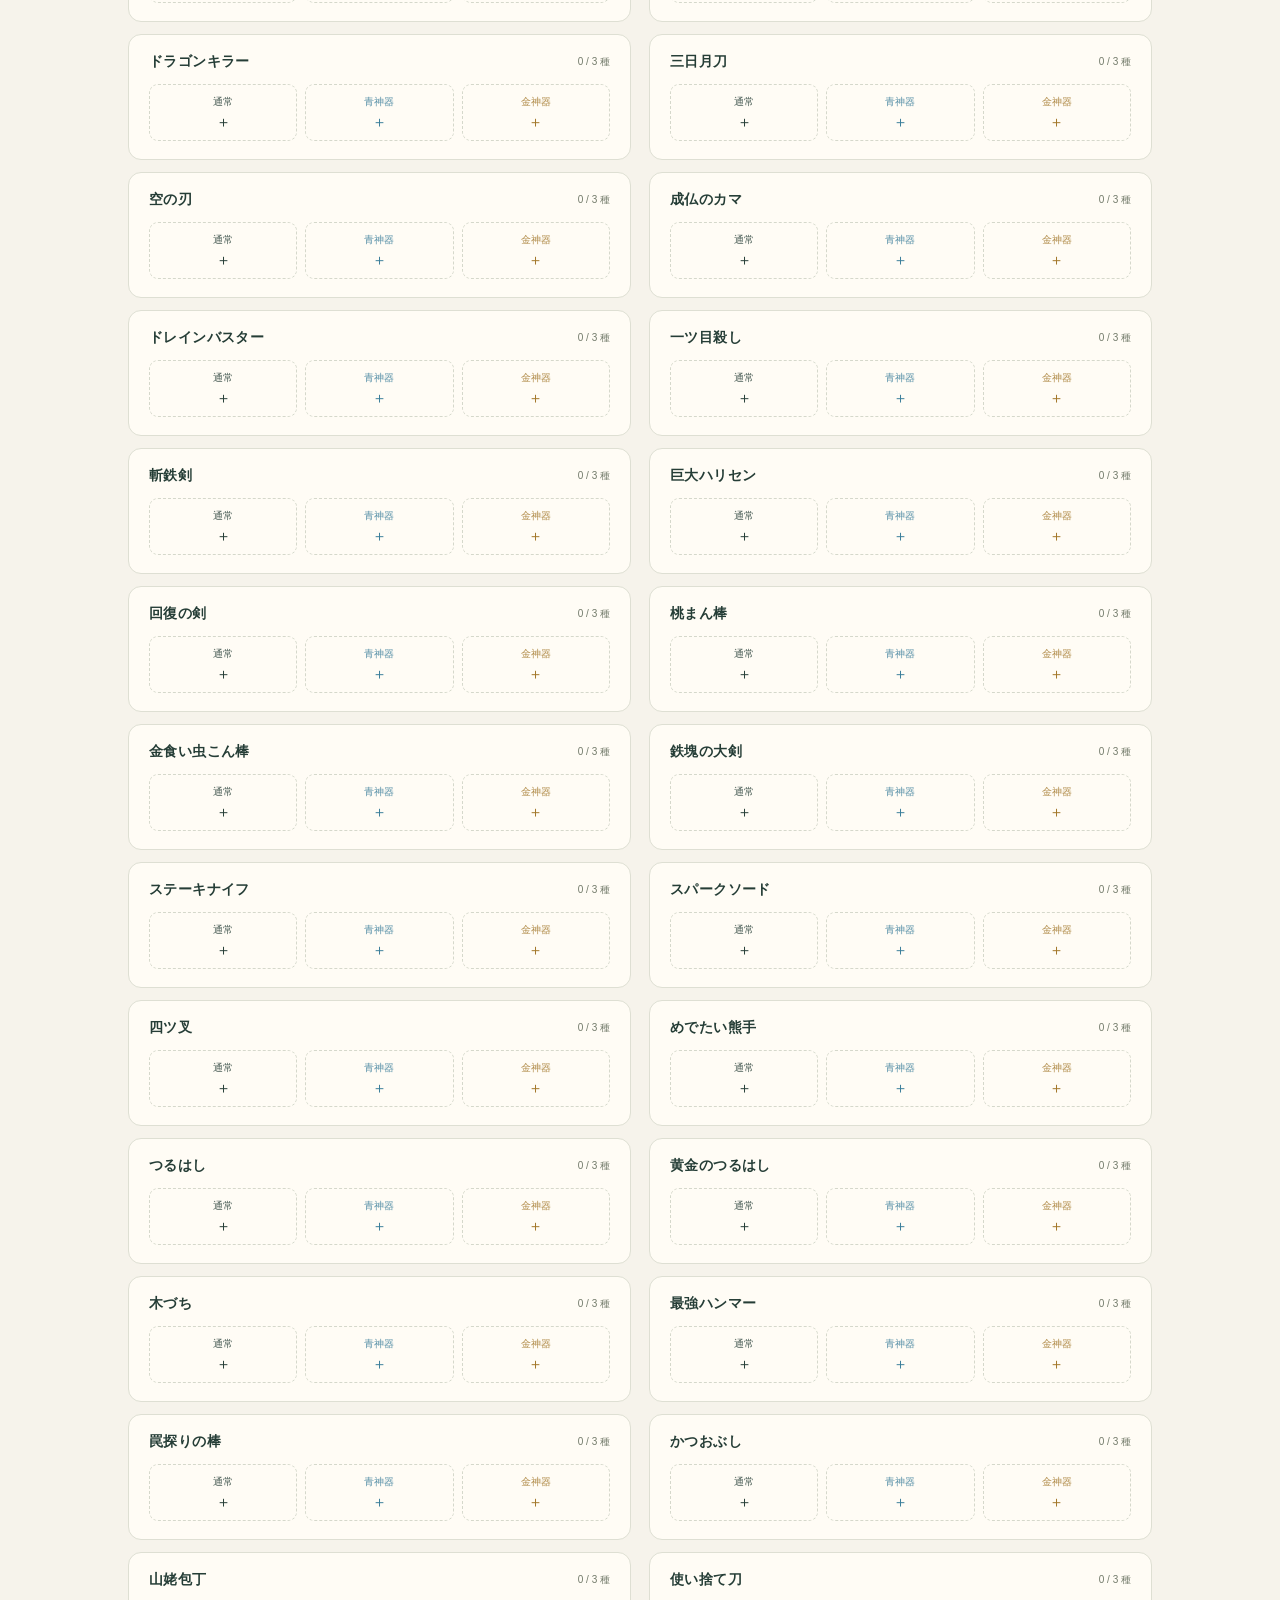
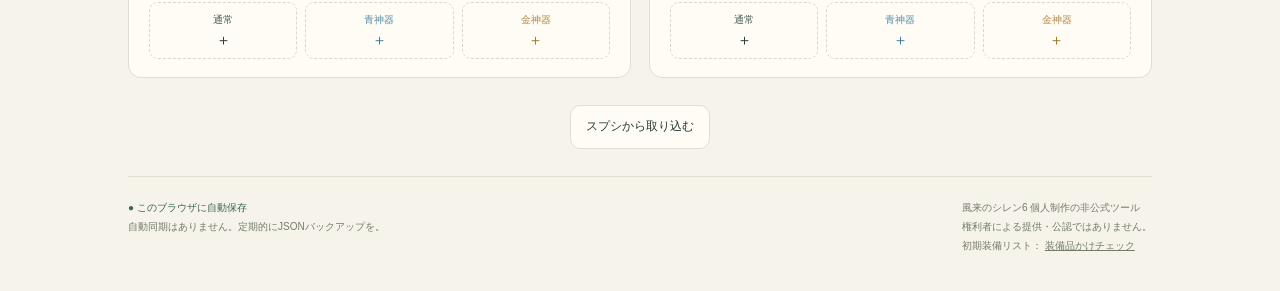
==== commit fe6d9633: "非公式表示と保存・配信に関する説明を追加" ====
--- a/index.html
+++ b/index.html
@@ -138,10 +138,12 @@
       ● このブラウザに自動保存
      </span>
      <br/>
-     端末間の同期はありません。機種変更前にバックアップを。
+     自動同期はありません。定期的にJSONバックアップを。
     </div>
     <div>
-     風来のシレン6 非公式・個人用ツール
+     風来のシレン6 個人制作の非公式ツール
+     <br/>
+     権利者による提供・公認ではありません。
      <br/>
      初期装備リスト：
      <a href="https://gif-hara.github.io/shiren6_equipment_rack/" rel="noopener" target="_blank">
@@ -188,7 +190,10 @@
      データのバックアップ
     </h3>
     <p>
-     記録はこの端末の、このブラウザに保存されます。ブラウザのデータ削除や端末の故障に備えて保存しておけます。
+     収集記録は各端末のブラウザ内（localStorage）に保存されます。アプリが収集記録を外部へ送信することはなく、端末・ブラウザ間の自動同期もありません。
+    </p>
+    <p>
+     ブラウザのサイトデータ削除や端末の故障などで、記録が失われることがあります。定期的にJSONバックアップを保存してください。
     </p>
     <div class="row">
      <button class="primary" id="export-json">
@@ -210,7 +215,22 @@
      スマホからすぐ開く
     </h3>
     <p>
-     Safariの共有メニュー、またはChromeのメニューから「ホーム画面に追加」を選ぶと便利です。ログインや会員登録は不要です。収集記録は、この端末のこのブラウザだけに保存されます。
+     Safariの共有メニュー、またはChromeのメニューから「ホーム画面に追加」を選ぶと便利です。ログインや会員登録は不要です。
+    </p>
+   </div>
+   <div class="settings-section">
+    <h3>
+     このツールと配信について
+    </h3>
+    <p>
+     本ツールは個人制作の非公式ツールです。『風来のシレン6』の権利者による提供・公認ではありません。
+    </p>
+    <p>
+     サイトの配信にはCloudflare Pagesを利用しています。配信に伴い、CloudflareがIPアドレスなどの通信情報を処理します。詳しくは
+     <a href="https://www.cloudflare.com/policies/privacy/" rel="noopener" target="_blank">
+      Cloudflareのプライバシーポリシー
+     </a>
+     をご覧ください。
     </p>
    </div>
    <div class="settings-section">
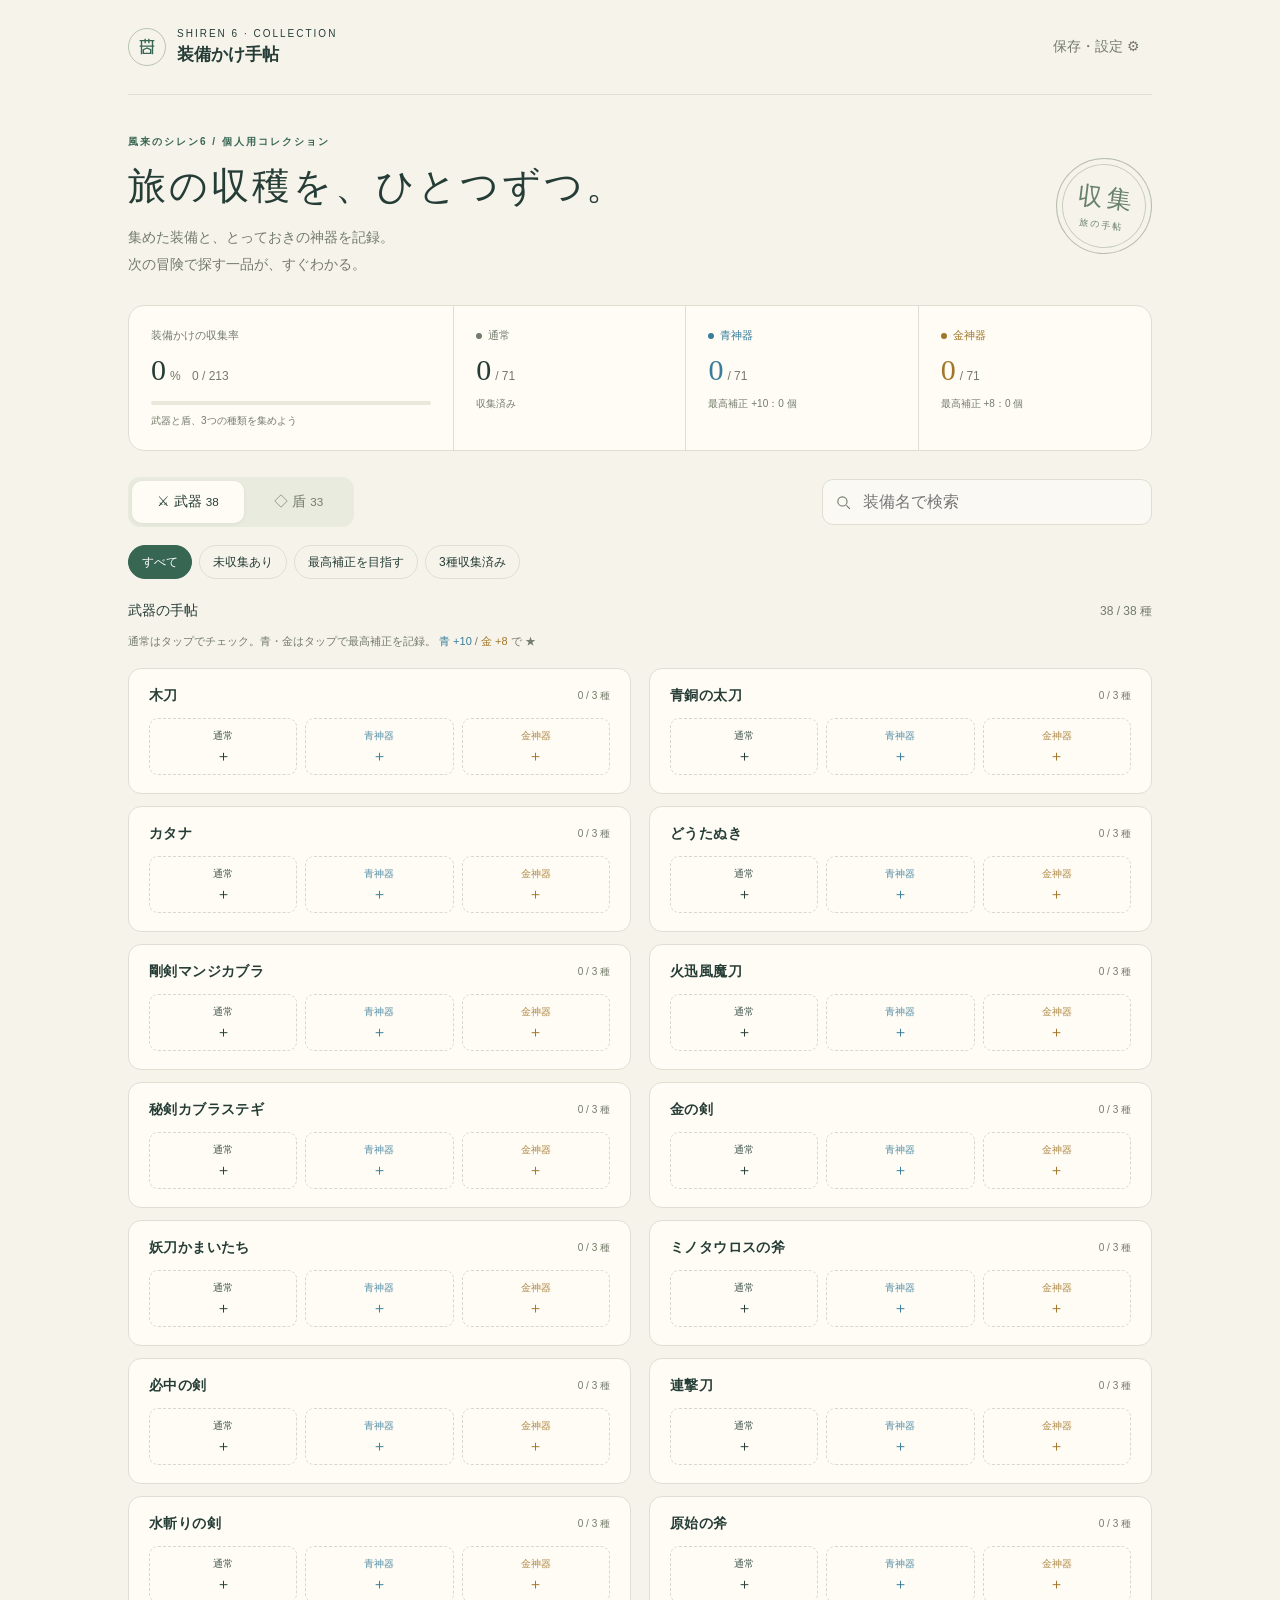
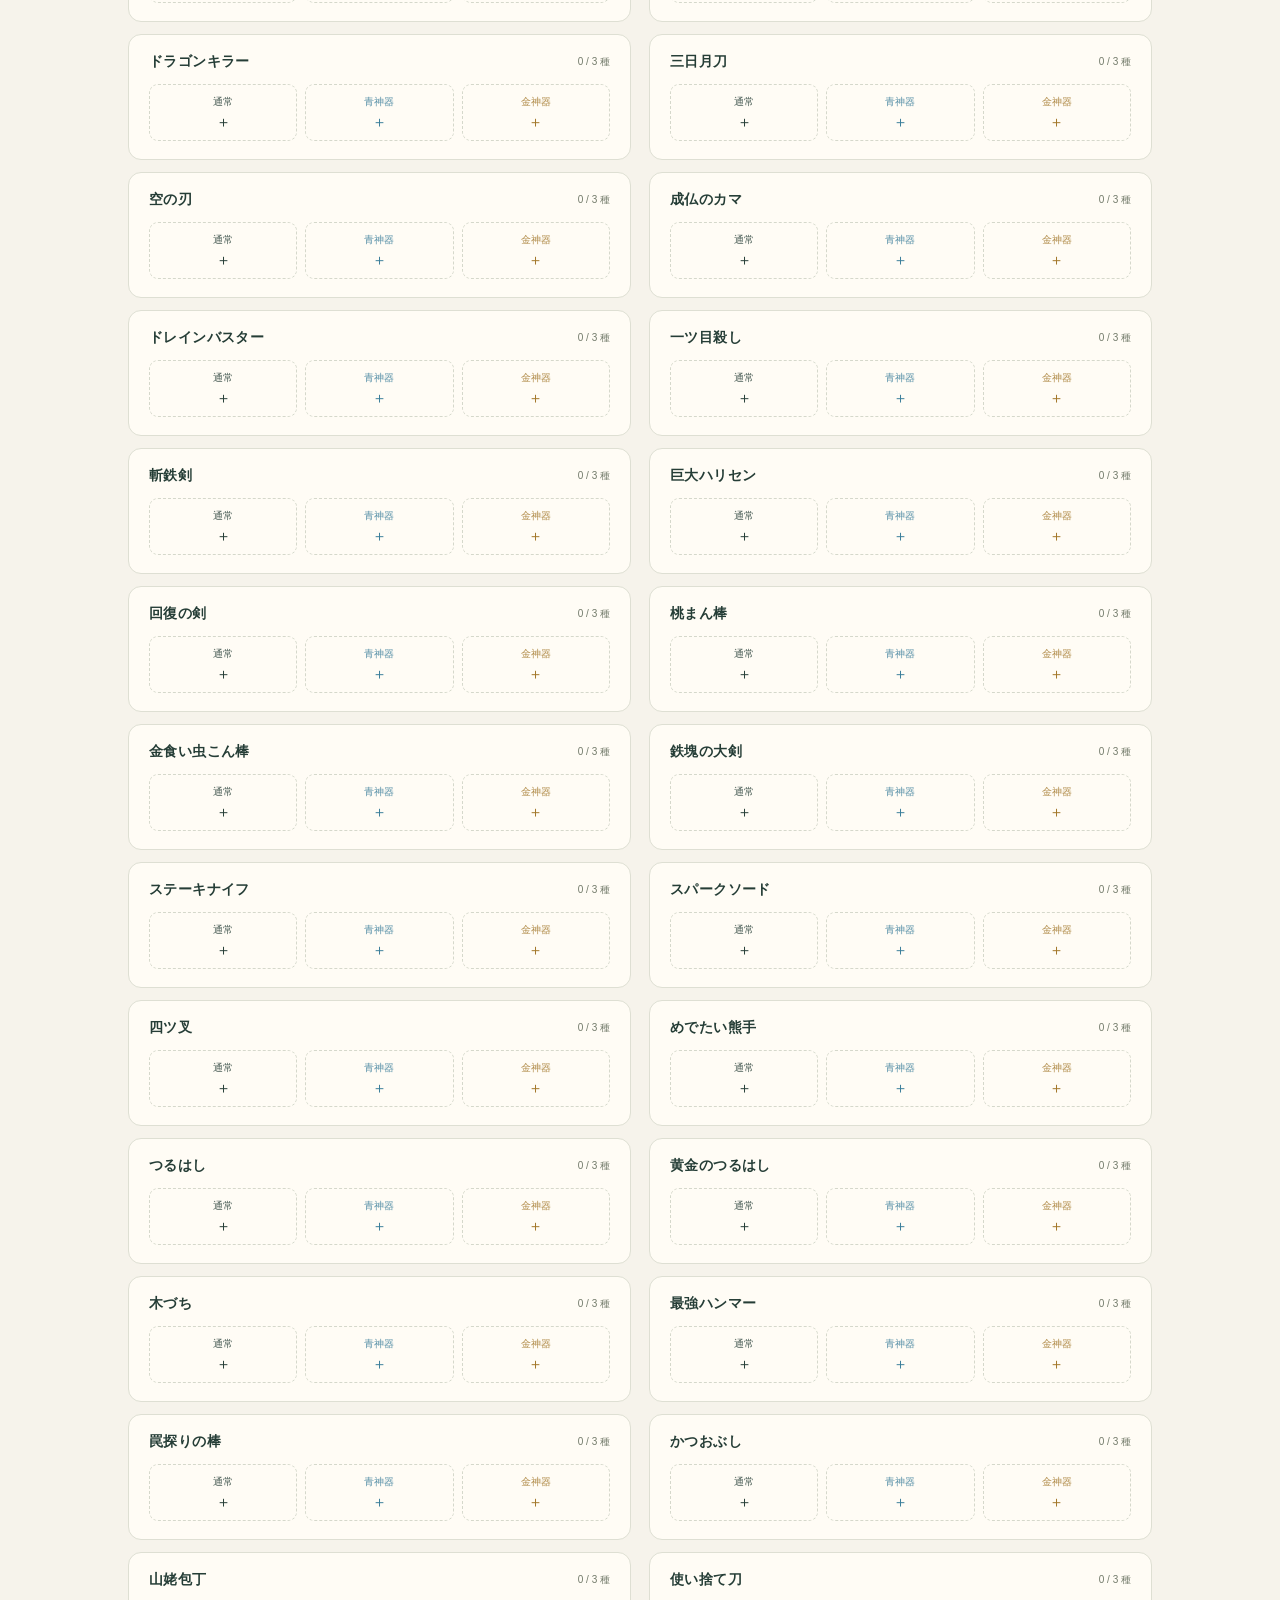
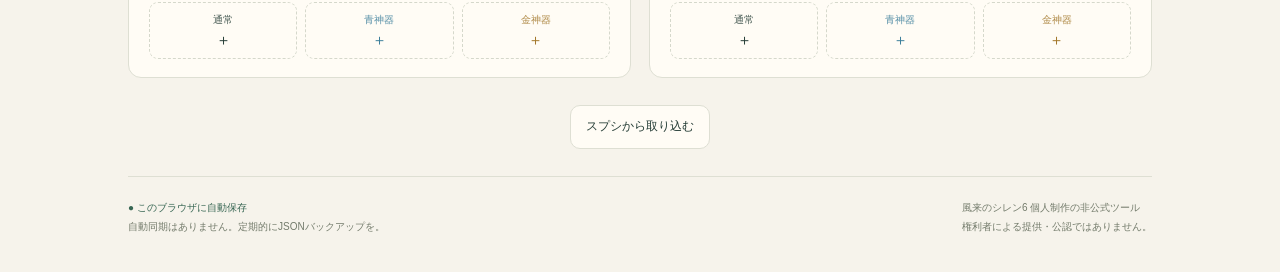
==== commit d03ed652: "フッターの初期装備リスト参照を削除" ====
--- a/index.html
+++ b/index.html
@@ -144,11 +144,6 @@
      風来のシレン6 個人制作の非公式ツール
      <br/>
      権利者による提供・公認ではありません。
-     <br/>
-     初期装備リスト：
-     <a href="https://gif-hara.github.io/shiren6_equipment_rack/" rel="noopener" target="_blank">
-      装備品かけチェック
-     </a>
     </div>
    </footer>
   </div>
